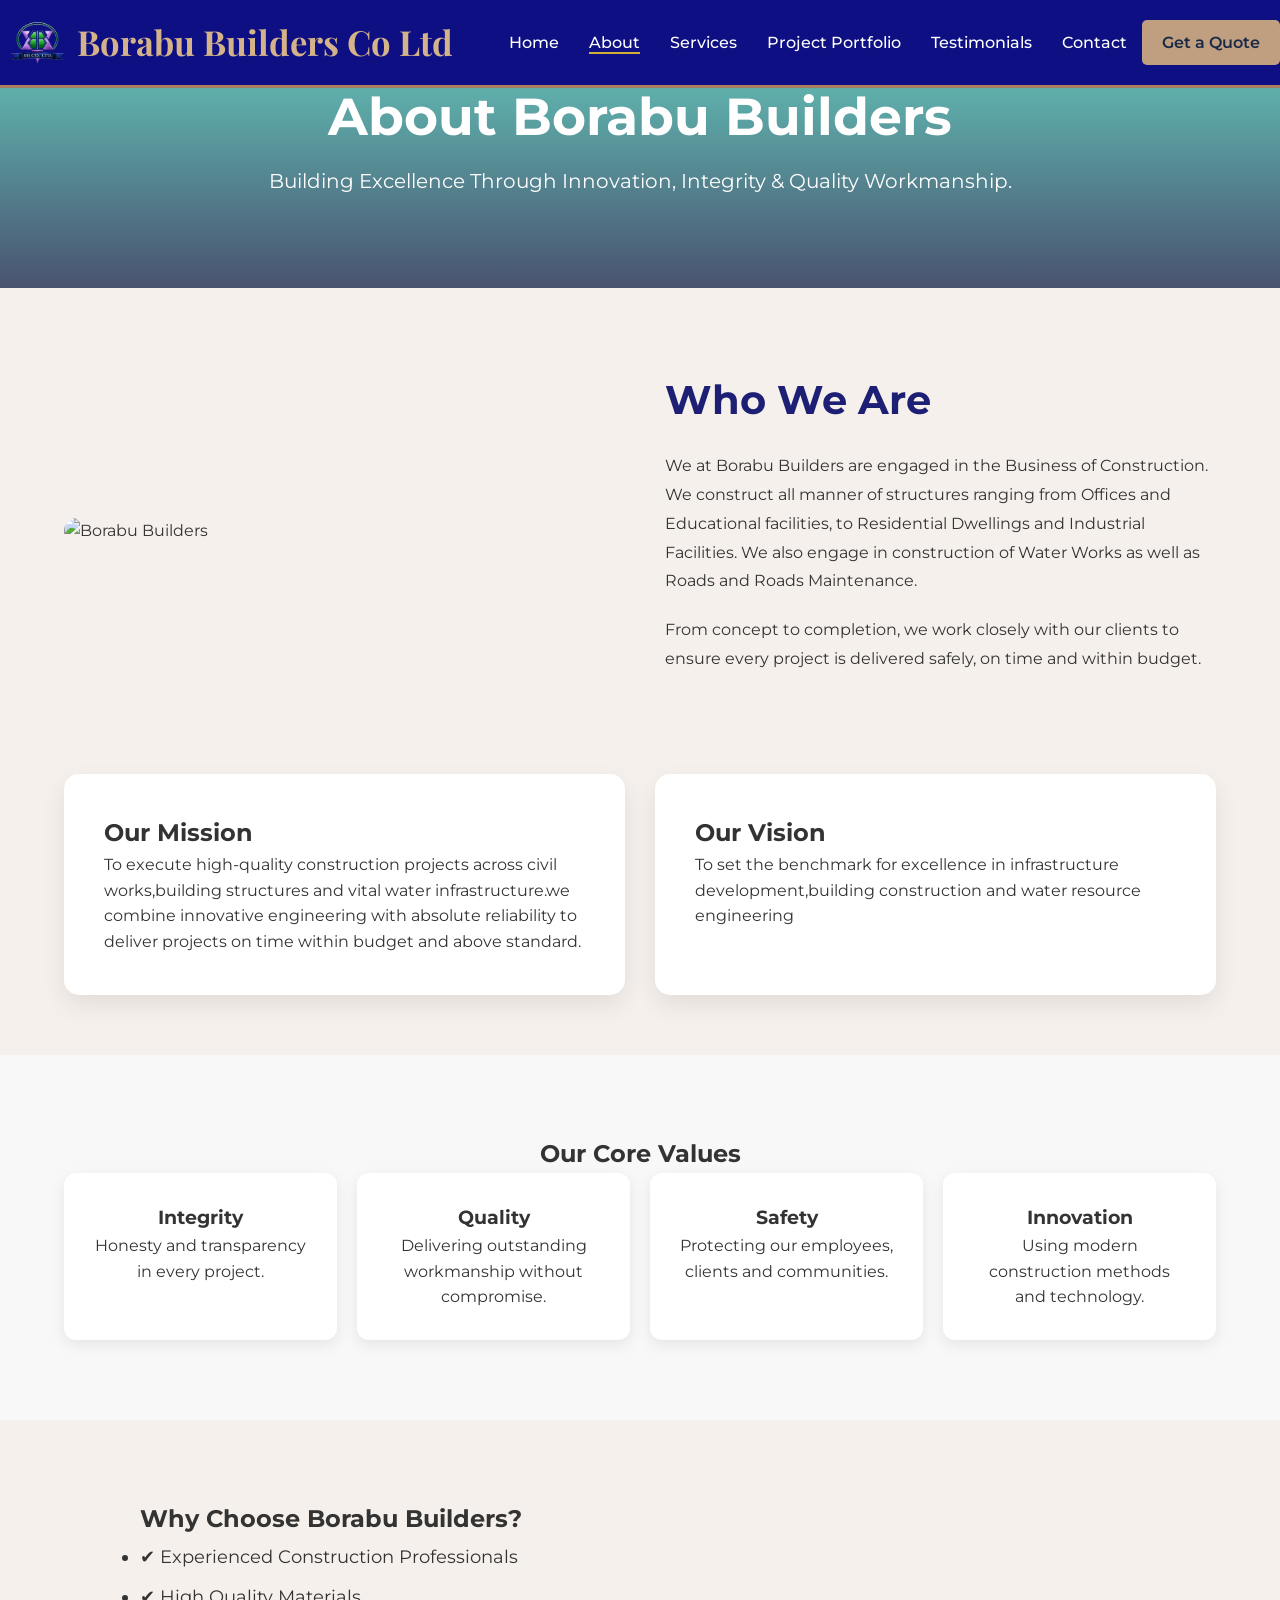
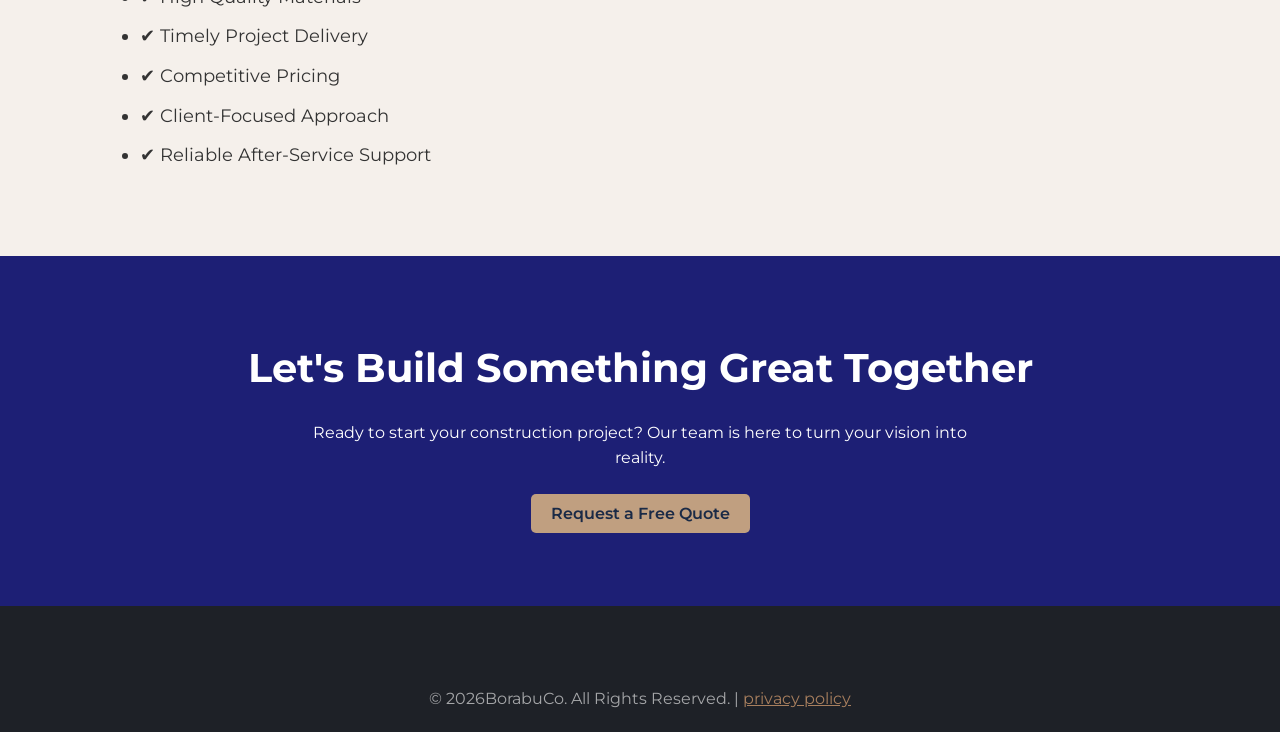
==== about.html @ d36514b9 "Add files via upload" ====
<!DOCTYPE html>
<html lang="en">
<head>
    <meta charset="UTF-8">
    <meta name="viewport" content="width=device-width, initial-scale=1.0">
    <title>About Us | Borabu Builders Co Ltd</title>

    <link rel="stylesheet" href="style.css">

    <link href="https://fonts.googleapis.com/css2?family=Poppins:wght@300;400;500;600;700&display=swap" rel="stylesheet">
</head>

<body>

<header>
<nav class="navbar">
                 <div class="logo">
    <a href="index.html">
        <img src="images/logo.png" alt="Borabu Builders Logo">
        <span>Borabu Builders Co Ltd</span>
    </a>
</div>
                <div class="nav-actions">
                    <ul class="nav-links" id="nav-links">
                        <li><a href="index.html">Home</a></li>
                        <li><a href="about.html"class="active">About</a></li>
                        <li><a href="services.html">Services</a></li>
                        <li><a href="projects.html">Project Portfolio</a></li>
                        <li><a href="testimonials.html">Testimonials</a></li>
                        <li><a href="contact.html">Contact</a></li>

                    </ul>

                    <a href="Quote.html" class="nav-button">Get a Quote</a>
                    <button class="hamburger" id="hamburger-menu">
                        <span class="bar"></span>
                        <span class="bar"></span>
                        <span class="bar"></span>
                    </button>
                </div>
            </nav>
        </div>
    </header>
                

</header>

<section class="page-banner">
    <div class="banner-content">
        <h1>About Borabu Builders</h1>
        <p>Building Excellence Through Innovation, Integrity & Quality Workmanship.</p>
    </div>
</section>

<section class="about-company">

    <div class="about-image">
        <img src="images/junior staff finishing.png" alt="Borabu Builders">
    </div>

    <div class="about-text">

        <h2>Who We Are</h2>

        <p>
           We at Borabu Builders are engaged in the Business of Construction. We construct all manner of structures ranging from Offices and Educational facilities, to Residential Dwellings and Industrial Facilities. We also engage in construction of Water Works as well as Roads and Roads Maintenance.				

        </p>

        <p>
            From concept to completion, we work closely with our clients to ensure every
            project is delivered safely, on time and within budget.
        </p>

    </div>

</section>

<section class="mission-vision">

    <div class="card">

        <h2>Our Mission</h2>

        <p>
            To execute high-quality construction projects across civil works,building structures and vital water infrastructure.we combine innovative engineering with absolute reliability to deliver projects on time within budget and above standard.
        </p>

    </div>

    <div class="card">

        <h2>Our Vision</h2>

        <p>
            To set the  benchmark for excellence in infrastructure development,building construction and  water resource engineering
        </p>

    </div>

</section>

<section class="core-values">

<h2>Our Core Values</h2>

<div class="values">

<div class="value-box">
<h3>Integrity</h3>
<p>Honesty and transparency in every project.</p>
</div>

<div class="value-box">
<h3>Quality</h3>
<p>Delivering outstanding workmanship without compromise.</p>
</div>

<div class="value-box">
<h3>Safety</h3>
<p>Protecting our employees, clients and communities.</p>
</div>

<div class="value-box">
<h3>Innovation</h3>
<p>Using modern construction methods and technology.</p>
</div>

</div>

</section>

<section class="why-us">

<h2>Why Choose Borabu Builders?</h2>

<ul>

<li>✔ Experienced Construction Professionals</li>

<li>✔ High Quality Materials</li>

<li>✔ Timely Project Delivery</li>

<li>✔ Competitive Pricing</li>

<li>✔ Client-Focused Approach</li>

<li>✔ Reliable After-Service Support</li>

</ul>

</section>

<section class="about-cta">

<h2>Let's Build Something Great Together</h2>

<p>
Ready to start your construction project?
Our team is here to turn your vision into reality.
</p>

<a href="quote.html" class="nav-button">Request a Free Quote</a>

</section>


<footer>
<div class="footer-bottom">
                <p>&copy; 2026BorabuCo. All Rights Reserved. | <a href="#">privacy policy</a>
                </p>
            </div>
           </div>
</footer>    
<script src="script.js"></script>
</body>
</html>
---- style.css ----
@import url('https://fonts.googleapis.com/css2?family=Montserrat:wght@100..900&family=Playfair+Display:wght@300..900&display=swap');

:root {
    --primary-color: #1a2a46;
    --secondary-color: #c09f80;
    --accent-color: #a87f5e;
    --light-bg-color: #f5f0eb;
    --text-color: #333333;
    --light-text-color: #ffffff;
    --border-color: #0d0f82;
    --red-colour: #e00;

    --body-fonts: "Montserrat", sans-serif;
}

/* RESET */
* {
    margin: 0;
    padding: 0;
    box-sizing: border-box;
    scroll-behavior: smooth;
}

body {
    font-family: var(--body-fonts);
    background-color: var(--light-bg-color);
    color: var(--text-color);
    line-height: 1.6;
}

/* CONTAINER */
.container {
    max-width: 1200px;
    margin: 0 auto;
    padding: 0 20px;
    width: 100%;
}

/* HEADER */
header {
    background-color: var(--border-color);
    color: var(--light-text-color);
    padding: 15px 0;
    border-bottom: 3px solid var(--accent-color);
    position: relative;
    z-index: 1000;
}

.header-container {
    display: flex;
    flex-direction: column;
}

.top-bar {
    display: flex;
    justify-content: space-between;
    align-items: center;
    flex-wrap: wrap;
    gap: 10px;
    padding-bottom: 10px;
    border-bottom: 1px solid rgba(255, 255, 255, 0.2);
    margin-bottom: 10px;
}

.top-left span {
    display: inline-flex;
    align-items: center;
    gap: 8px;
    margin-right: 10px;
    font-size: 0.9em;
    color: rgba(255, 255, 255, 0.8);
}

.top-right a {
    color: rgba(255, 255, 255, 0.8);
    margin-left: 15px;
    font-size: 1.1em;
    transition: 0.3s ease;
    text-decoration: none;
}

.top-right a:hover {
    color: var(--secondary-color);
}

/* NAVBAR */
.navbar {
    display: flex;
    justify-content: space-between;
    align-items: center;
    flex-wrap: nowrap;
}
.logo {
    font-family: 'Playfair Display', serif;
    font-size: 1.8em;
    font-weight: 800;
    color: var(--secondary-color);
    text-decoration: none;
    padding-left: 10px;
}
.logo a{
    display:flex;
    align-items:center;
    gap:12px;
    text-decoration:none;
}

.logo img{
    width:55px;
    height:55px;
    object-fit:contain;
}

.logo span{
    font-size:1.2em;
    font-weight:700;
    color:#d4b28a;
}

.nav-links {
    list-style: none;
    display: flex;
    gap: 30px;
}

.nav-links a {
    color: var(--light-text-color);
    text-decoration: none;
    font-weight: 500;
    transition: 0.3s ease;
}

.nav-links a:hover {
    color: var(--secondary-color);
}

.nav-actions {
    display: flex;
    align-items: center;
    gap: 15px;
}

.nav-button {
    background-color: var(--secondary-color);
    color: var(--primary-color);
    padding: 10px 20px;
    border-radius: 5px;
    font-weight: 600;
    text-decoration: none;
    white-space: nowrap;
    transition: 0.3s ease;
}

.nav-button:hover {
    background-color: var(--accent-color);
    color: var(--light-text-color);
}

/* HAMBURGER */
.hamburger {
    display: none;
    cursor: pointer;
    background: none;
    border: none;
}

.hamburger .bar {
    display: block;
    width: 25px;
    height: 3px;
    margin: 5px;
    background-color: var(--light-text-color);
}

/* HERO */
.hero-section {
    background-color: var(--primary-color);
    color: var(--light-text-color);
    display: flex;
    align-items: center;
    justify-content: space-between;
    min-height: 500px;
    padding: 80px 20px;
    position: relative;
    overflow: hidden;
    flex-wrap: wrap;
}


.hero-content {
    flex: 1;
    min-width: 300px;
    z-index: 1;
}
/*left side of the hero section*/

.hero-content h1 {
    font-size: 2.0rem;
    margin-bottom: 50px;
    color: var(--secondary-color);
    line-height: 1.1;
    max-width: 400px;
}

.hero-content p {
    font-size: 1.1rem;
    margin-bottom: 100px;
    max-width: 400px;
    color: rgba(255, 255, 255, 0.9);
}

.hero-button {
    display: inline-block;
    background-color: var(--accent-color);
    color: var(--light-text-color);
    padding: 15px 30px;
    border-radius: 5px;
    font-weight: 600;
    text-decoration: none;
    transition: 0.3s ease;
}

.hero-button:hover {
    background-color: var(--secondary-color);
    color: var(--primary-color);
}
/*right side of the hero section*/

.hero-image { 
    position: absolute; 
    top: 0; 
    right: 0; 
    bottom: 0;
    width: 50%; 
    overflow: hidden; 
 }


.hero-image img {
    position: absolute;
    top: 0;
    left: 0;

    width: 100%;
    height: 80%;
    object-fit: cover;

    border-bottom-left-radius: 100px;

    opacity: 0;
    transition: opacity 1s ease-in-out;
}
.hero-image img.active {
    opacity: 1;
}



/* ABOUT */
.about-section {
    background-color: var(--light-bg-color);
    padding: 80px 20px;
    text-align: center;
}

.about-section h2 {
    font-size: 2.5rem;
    margin-bottom: 20px;
}

.about-section p {
    font-size: 1.1rem;
    max-width: 800px;
    margin: 0 auto 50px auto;
}

.gallery-grid {
    display: grid;
    grid-template-columns: repeat(auto-fit, minmax(250px, 1fr));
    gap: 25px;
    align-items: stretch;
    margin-top: 40px;
}

.gallery-item {
    border-radius: 8px;
    position: relative;
    overflow: hidden;
    border-radius: 10px; 
    box-shadow: 0 5px 15px rgba(0,0,0,0.1);
    transition: 0.3s ease-in-out;
    background: #fff;
    padding: 10px;
}
.gallery-item:hover {
    transform: translateY(-8px);
}
.gallery-item img {
    width: 100%;
    height: 250px;
    object-fit: cover;
    display: block;
}
.gallery-item:hover .gallery-overlay {
opacity: 1;
}

.gallery-overlay {
    position: absolute;
    top: 0;
    left: 0;
    width: 100%;
    height: 100%;
    background-color: rgba(0, 0, 0, 0.6);
    display: flex;
    flex-direction: column;
    justify-content: center;
    align-items: center;
    transition: opacity 0.3s ease-in-out;
    padding: 20px;
    box-sizing: border-box;
    opacity: 0;
}
.gallery-overlay h3 {
    margin-bottom: 10px;
    margin-top: 0;
    font-size: 1.5rem;
    color: var(--accent-color);
}
.gallery-overlay p {
    font-size: 0.9 rem;
    color: var(--light-text-color);
    text-align: center;
    line-height: 1.4;
}

/*why choose us section*/
.why-choose-us {
    background-color: var(--primary-color);
    padding: 80px 0px;
    text-align: center;
}
.why-choose-us h2 {
    font-size: 2.5rem;
    margin-bottom: 20px;
    color: var(--secondary-color);
}
.why-choose-us-content {
    display: flex;
    justify-content: center;
    gap: 40px;
    flex-wrap: wrap;
    color: #f5f0eb;
    
}
.why-choose-us-item {
    flex: 1;
    min-width: 250px;
    max-width: 300px;
    text-align: left;
    padding : 20px;
    border-radius: 8px;
    background-color: var(--text-color);
    border: 1px solid var(--border-color);
    transition: transform 0.3s ease, background-color 0.3s ease;
    box-shadow: 0 5px 15px rgba(0,0,0,0.1);
}
.why-choose-us-item:hover {
    transform: translateY(-10px);
    background-color: var(--accent-color);
    color: var(--light-text-color);

}
/* certification section */
.certification-section {
    padding: 60px 0;
    text-align: center;
    border-top: 1px solid var(--border-color);
}
.certification-section h2 {
    font-size: 2.2em;
    color: var(--primary-color);
    margin-bottom: 40px;
}
.certification-logos {
    display: flex;
    flex-wrap: wrap;
    justify-content: center;
    align-items: center;
    gap: 30px;
}
.certification-logos img {
    height: 100px;
    filter: grayscale(80%);
    opacity:calc (0.7);
    transition: all 0.3 ease;
}
.certification-logos img:hover {
    filter: grayscale(0%);
    opacity:calc(1)
    
}
/*feedback section*/
.feedback-section {
    background-color: var(--light-bg-color);
    padding: 80px 0;


}
.feedback-section h2 {
    font-size: 2.5 em;
    color: var(--primary-color);
    text-align: center;
    margin-bottom:  50px; 

}
.feedback-grid {
    display: grid;
    grid-template-columns: 1.2fr 0.8fr;
    gap: 40px;
    align-items: center;
}
.video-testimonial {
    position: relative;
    padding-bottom: 56.25%;
    height: 0;
    overflow: hidden;
    border-radius: 8px;
    box-shadow: 0 5px 20px royalblue (0,0,0,0.1);
}
.video-testimonial iframe{
    position: absolute;
    top: 0%;
    bottom: 0%;
    width: 100%;
    height: 100%;
    border: none;

}
.text-testimonial{
    display: flex;
    flex-direction: column;
    gap: 30px;

}
.testimonial-card{
    background-color:#fff;
    padding: 30px;
    border-radius: 8px;
    box-shadow: 0 5px 16px royalblue(0, 0 0.8);
    border-left: 5px solid var(--border-color) ;
    position: relative;
    transition: transform 0.3 ease;

}
.testimonial-card :hover{
    transform: translateY(-5px);
}
.testimonial-card ion-icon{
    position: absolute;
    top: 20px;
    right: 20px;
    font-size: 3 em;
    color: #1a2a46;
    opacity: 0.3;
    line-height: 1;
}
.testimonial-card p{
    font-style:italic ;
    margin-bottom: 15px;
    color: var(--text-color);
    font-size: 1.05em;

}
.testimonial-author {
    font-weight: 600;
    color: var(--primary-color);
    font-size: 1.1em;
}
.testimonial-source{
    font-weight: 600;
    color: var(--primary-color);
    font-size: 1.2 em;
}
/*google-reviews*/
.google-reviews{
    background-color: var(--light-bg-color);
    padding: 60px 0;
    text-align: center;
    border-top: 1px solid var(--border-color);

}
.google-reviews h3{
    font-size: 2.2 em;
    color: var(--primary-color);
    margin-bottom: 30px;
    
}
.google-reviews-grid{
    display:flex;
    flex-wrap: wrap;
    justify-content: center;
    gap: 30px;
}
.google-review-card{
    background-color: #fff;
    padding: 25px;
    border-radius: 8px;
    box-shadow: 0 4px 12px rgba(0, 0, 0, 0.6);
    flex: 1 1 300px;
    max-width: 350px;
    text-align: left;
    display: flex;
    flex-direction: column;
    justify-content: space-between;
    transition: transform 0.3 ease;
}
.google-review-card :hover{
    transform: translateY(-5px);
}
.google-review-card .rating{
    color:#0d0f82;
    font-size: 1.3 em;
    margin-bottom: 30px;
}
.google-review-card p{
    font-size: 0.95 em;
    color: #333333;
    margin-bottom: 15px;
    flex-grow: 1;
}
.google-review-card .author{
    font-weight: 600;
    color: var(--primary-color);
}
/*cta-section*/
.cta-section{
    background-color:var(--primary-color);
    color: var(--light-text-color);
    padding: 80px 0;
    text-align: center;
    position: relative;
    overflow: hidden;

}
.cta-content{
    position: relative;
    z-index: 1;
}
.cta-section h2{
    font-size: 3 em;
    color: var(--secondary-color);
    margin-bottom: 25px;
    line-height: 1.2;
}
.cta-section p{
    font-size: 1.2 em;
    max-width: 700px;
    margin: 0 auto 40px auto;
    color: rgba(255, 255, 255, 0.9);

}
.cta-button{
    background-color: var(--accent-color);
    color: var(--light-text-color);
    border: none;
    padding: 18px 30px;
    border-radius: 5px;
    text-decoration: none;
    font-weight: 700;
    font-size: 1.2 em;
    transition: background-colour 0.3 ease, color 0.3 ease;
    box-shadow: 0 5px 15px rgba(0,0,0,0.1);
    cursor: pointer;
}
.cta-button:hover{
    background-color: var(--secondary-color);
    color: var(--primary-color);
}
/*Footer section*/
footer {
    background-color: #1e2127;
    color: rgba(255, 255, 255, 0.8);
    padding: 60px 0 20px 0;
    font-size: 0.95;
}
.footer-grid {
    display: grid;
    grid-template-columns: repeat(auto-fit, minmax(220px, 1fr));
    gap: 30px;
    margin-bottom: 40px;
    padding-bottom: 30px;
    border-bottom: 1px solid rgba(255, 255, 255, 0.2);
}
.footer-col h3 {
    font-size: 1.4em;
    color: var(--secondary-color);
    margin-bottom: 20px;
}
.footer-col ul{
    list-style: none;
    padding: 0;
    margin: 0;
}
.footer-col ul li{
    margin-bottom: 10px;
}
.footer-col ul li a{
    color: rgba(255, 255, 255, 0.7);
    text-decoration: none;
    transition: color 0.3 ease;

}
.footer-col ul li a:hover{
    color: var(--secondary-color);
}
.footer-info p {
    margin-bottom: 10px;

}
.footer-info p ion-icon{
    font-size: 1.3 em;

}
.footer-social-icons{
    margin-top: 20px;
}
.footer-social-icons a{
    color: rgba(255, 255, 255, 0.7);
    margin-right: 15px;
    font-size: 1.3 em;
    text-decoration: none;
    transition: color 0.3 ease;
}
.footer-social-icons align-self:hover{
    color: var(--secondary-color);
} 
.footer-bottom{
    text-align: center;
    padding-top: 20px;
    color: rgba(39, 35, 35, 0.6);
}
.footer-bottom p{
    margin: 0;
    color: rgba(255, 255, 255, 0.6);
}   
.footer-bottom p a{
    color: var(--accent-color);
}

/*Tablet Style*/
@media (max-width: 992px) {
    .nav-links{
        position: absolute;
        left: 0;
        top: 100%;
        width: 100%;
        background-color: var(--primary-color);
        flex-direction: column;
        align-items: center;
        padding: 20px 0;
        border-top: 1px solid rgba(255, 255, 255, 0.2);
        display: none;


    }
    .nav-links.active{
        display:flex;
    }
    .nav-links li{
        margin: 10px 0;

    }
    .hamburger{
        display: block;

    }
    .nav-button{
        display:block;
        width:90%;
        margin:20px auto;
        text-align:center;
    }
    .nav-links :active{
         display: flex;
    }
    .hamburger.active .bar:nth-child(2) {
        opacity: 0;

    }
    .hamburger.active .bar:nth-child(1){
        transform: translateY(8px)rotate(45deg)
    }
    .hamburger.active .bar:nth-child(3){
        transform: translateY(-8px)rotate(-45deg);
    }
    .hero-section{
        flex-direction: column;
        text-align: center;
        min-height: auto;
        padding: 60px 0 0 0;

    }
    .hero-content{
        padding-right: 0;
        margin-bottom: 40px;
        order: 2;


    }
     .logo span{
        font-size: 1.5em;
    }
    .hero-content h1{
        font-size: smaller;
    }
    .hero-content p{
        max-width: 100%;
        
    }

    .hero-image{
        position: relative;
        height: 400%;
        width: 100%;
        order: 1;
    }
    .hero-image img{
        border-bottom-left-radius: 0;
        border-bottom-left-radius: 150px;

    }
    .feedback-grid{
        grid-template-columns: 1fr;

    }
    .google-review-card{
        max-width: none;
        flex-basis: calc(50%-20px);
    }
    }


    


/*Mobile Style*/
@media (max-width:768px){
    .top-bar{
        flex-direction: column;
        text-align: center;
        gap: 10px;

    }
    .top-contact-info span{
        display: none;
        margin: 5px 0;

    }
     .logo span{
        font-size: 1.5em;
    }
    .hero-content h1{
        font-size: 2.8 em;

    }
    .about-section h2
    .why-choose-us h2
    .feedback-section h2
    .certification-section h2
    .cta-section h2{
        font-size: 2em;

    }
    .why-choose-us-item{
        max-width: 100%;
    }
    .google-review-card{
        flex-basis: 100%;
    }
    .footer-grid{
        text-align: center;
    }
    
}

/*Small Mobile style*/
@media (max-width:480px){
    .top-bar{
        display: none;

    }


    .logo img{
        width: 50px;
        height: auto;
    }

    .logo span{
        font-size: 1.2rem;
    }
    .hero-content{
        margin-bottom: 0px;
    }


    
    
    .hero-content p{
        font-size: 1em;
        margin-bottom: 15px;
        line-height: 1.5;
    }
    .hero-button{
        font-size: 1em;
        padding: 12px 25px;
        margin-top: 0;
        margin-bottom: 20px;
    }
    .hero-content h1{
        font-size: 1.0em;
        margin-bottom: 10px;
    
    
    }
   
    
    .hero-image{
        height: 260px;
        margin-top: 10px;

    }
    .hero-image img{
        border-top-left-radius: 80px;
        border-top-right-radius: 80px;
    
    }
    .about-section h2
    .why-choose-us h2
    .feedback-section h2
    .certification-section h2
    .cta-section h2{
        font-size: 1.8em;
    }
}
    


/*quote page*/  
.quote-hero{
    background:#1d1f75;
    color:white;
    text-align:center;
    padding:80px 20px;
}

.quote-hero h1{
    font-size:48px;
    margin-bottom:15px;
}

.quote-hero p{
    max-width:700px;
    margin:auto;
    line-height:1.8;
}

.quote-section{
    width:80%;
    margin:60px auto;
}

.quote-section form{
    background:#fff;
    padding:40px;
    border-radius:15px;
    box-shadow:0 15px 40px rgba(0,0,0,.08);
}

.row{
    display:flex;
    gap:20px;
    margin-bottom:20px;
}

.input-box{
    flex:1;
    display:flex;
    flex-direction:column;
}

.input-box label{
    margin-bottom:8px;
    font-weight:600;
}

input,
select,
textarea{
    padding:14px;
    border:1px solid #ddd;
    border-radius:8px;
    font-size:16px;
}

textarea{
    resize:vertical;
}

.quote-btn{
    margin-top:25px;
    background:#d4ab78;
    color:#1d1f75;
    border:none;
    padding:16px 40px;
    font-size:18px;
    border-radius:8px;
    cursor:pointer;
    font-weight:600;
    transition:.3s;
}

.quote-btn:hover{
    background:#1d1f75;
    color:white;
}

@media(max-width:768px){

.row{
    flex-direction:column;
}

.quote-section{
    width:95%;
}

.quote-hero h1{
    font-size:36px;
}

}

.page-banner{
    height:200px;
    background:linear-gradient(rgba(44, 154, 150, 0.75),rgba(15,30,70,.75)),
    url("images/about-banner.jpg") no-repeat;
    background-size:cover;
    background-position:center;
    
    justify-content:center;
    align-items:center;
    color:#fff;
    text-align:center;
}

.page-banner h1{
    font-size:52px;
    margin-bottom:15px;
}

.page-banner p{
    font-size:20px;
}
.banner-content h1{
    font: size 52px;
    margin-bottom:20px;
    line-height:1.1;
}

.banner-content p{
    font-size:20px;
    line-height:1.6;
    margin:0;
}

.about-company{
    width:90%;
    max-width:1200px;
    margin:80px auto;
    display:grid;
    grid-template-columns:1fr 1fr;
    gap:50px;
    align-items:center;
}

.about-image img{
    width:100%;
    border-radius:15px;
}

.about-text h2{
    font-size:40px;
    color:#1d1f75;
    margin-bottom:20px;
}

.about-text p{
    line-height:1.8;
    margin-bottom:20px;
}

.mission-vision{
    display:grid;
    grid-template-columns:repeat(2,1fr);
    gap:30px;
    width:90%;
    max-width:1200px;
    margin:60px auto;
}

.card{
    background:#fff;
    padding:40px;
    border-radius:15px;
    box-shadow:0 10px 25px rgba(0,0,0,.08);
}

.core-values{
    background:#f8f8f8;
    padding:80px 0;
    text-align:center;
}

.values{
    width:90%;
    max-width:1200px;
    margin:auto;
    display:grid;
    grid-template-columns:repeat(4,1fr);
    gap:20px;
}

.value-box{
    background:white;
    padding:30px;
    border-radius:12px;
    box-shadow:0 5px 15px rgba(0,0,0,.08);
}

.why-us{
    width:90%;
    max-width:1000px;
    margin:80px auto;
}

.why-us ul{
    line-height:2.2;
    font-size:18px;
}

.about-cta{
    background:#1d1f75;
    color:white;
    text-align:center;
    padding:80px 20px;
}

.about-cta h2{
    font-size:40px;
    margin-bottom:20px;
}

.about-cta p{
    max-width:700px;
    margin:0 auto 30px;
}

@media(max-width:768px){

.about-company,
.mission-vision,
.values{
    grid-template-columns:1fr;
}

.page-banner h1{
    font-size:38px;
    align-items:center;
    margin-bottom:15px;
}
}

.active {
    color: #d4af37;
    font-weight: bold;
    border-bottom: 2px solid #d4af37;
}
.services-page{

    width:90%;
    max-width:1200px;

    margin:80px auto;

    display:grid;

    grid-template-columns:repeat(auto-fit,minmax(320px,1fr));

    gap:35px;

}



.service-card{

    background:white;

    border-radius:15px;

overflow:hidden;

box-shadow:0 8px 25px rgba(0,0,0,.08);

transition:.4s;

}



.service-card:hover{

transform:translateY(-10px);

}



.service-card img{

width:100%;

height:250px;

object-fit:cover;

}



.service-card h2{

padding:20px;

color:#1d1f75;

}



.service-card p{

padding:0 20px 20px;

line-height:1.8;

}



.service-btn{

display:inline-block;

margin:0 20px 30px;

padding:12px 25px;

background:#d4ab78;

color:white;

text-decoration:none;

border-radius:8px;

transition:.3s;

}



.service-btn:hover{

background:#1d1f75;

}
.nav-button{
    background-color: var(--secondary-color);
    color: var(--primary-color);
    padding: 10px 20px;
    border-radius: 5px;
    font-weight: 600;
    text-decoration: none;
    white-space: nowrap;
    transition: 0.3s ease;
}
.page-hero{
    background:linear-gradient(rgba(44, 154, 150, 0.75),rgba(15,30,70,.75));
    color:white;
    text-align:center;
    padding:50px 10px;
}

.page-hero h1{
    font-size:42px;
    margin-bottom:15px;
}

.projects-section{
    padding:80px 20px;
}

.project-grid{
    display:grid;
    grid-template-columns:repeat(auto-fit,minmax(320px,1fr));
    gap:30px;
}

.project-card{
    background:#fff;
    border-radius:10px;
    overflow:hidden;
    box-shadow:0 5px 15px rgba(0,0,0,.1);
    transition:.3s;
}

.project-card:hover{
    transform:translateY(-8px);
}

.project-card img{
    width:100%;
    height:250px;
    object-fit:cover;
}

.project-card h3{
    padding:20px;
    color:#1a2a46;
}

.project-card p{
    padding:0 20px 25px;
    line-height:1.7;
}

.cta{
    background:#4d6ba3;
    text-align:center;
    padding:70px 20px;
    color:#fff;
    padding:  50px;
    
}
.cta p{
    margin-bottom: 30px;
}

/* ===========================
   TESTIMONIALS PAGE
=========================== */

.page-header {
    background: linear-gradient(rgba(44, 154, 150, 0.75),rgba(15,30,70,.75));
    color: white;
    text-align: center;
    padding: 50px 10px;
}

.page-header h1 {
    font-size: 3rem;
    margin-bottom: 15px;
}

.page-header p {
    font-size: 1.1rem;
    max-width: 700px;
    margin: 0 auto;
    line-height: 1.7;
}

/* Section */

.testimonials-section {
    padding: 80px 10%;
    background: var(--secondary-color);
}

.section-title {
    text-align: center;
    margin-bottom: 60px;
}

.section-title h2 {
    font-size: 2.3rem;
    color: #1a2a46;
}

.section-title p {
    color: #666;
    margin-top: 10px;
}

/* Grid */

.testimonials-grid {
    display: grid;
    grid-template-columns: repeat(auto-fit, minmax(320px, 1fr));
    gap: 30px;
}

/* Card */

.testimonial-card {
    background: #ffffff;
    padding: 35px;
    border-radius: 12px;
    box-shadow: 0 8px 20px rgba(0,0,0,0.08);
    transition: 0.3s ease;
    position: relative;
}

.testimonial-card:hover {
    transform: translateY(-8px);
    box-shadow: 0 15px 30px rgba(0,0,0,0.15);
}

.testimonial-card::before {
    content: "❝";
    font-size: 4rem;
    color: #c9a227;
    position: absolute;
    top: 10px;
    left: 20px;
    opacity: .25;
}

.stars {
    color: #f4b400;
    font-size: 1.3rem;
    margin-bottom: 20px;
}

.testimonial-card p {
    color: #555;
    line-height: 1.8;
    margin-bottom: 25px;
}

.testimonial-card h3 {
    color: #1a2a46;
    margin-bottom: 5px;
}

.testimonial-card span {
    color: #888;
    font-size: .95rem;
}

/* Why Choose Us */

.why-choose {
    padding: 80px 10%;
    background: #fff;
}

.why-choose h2 {
    text-align: center;
    color: #1a2a46;
    margin-bottom: 40px;
}

.features {
    display: grid;
    grid-template-columns: repeat(auto-fit, minmax(220px,1fr));
    gap: 20px;
}

.feature {
    background: #f8f9fa;
    padding: 25px;
    text-align: center;
    border-radius: 10px;
    font-weight: 600;
    transition: .3s;
}

.feature:hover {
    background: #1a2a46;
    color: white;
}

/* CTA */

.cta {
    background: #1a2a46;
    color: white;
    text-align: center;
    padding: 50px 10px;
}

.cta h2 {
    font-size: 2.2rem;
    margin-bottom: 15px;
}

.cta p {
    max-width: 700px;
    margin: auto;
    margin-bottom: 30px;
    line-height: 1.8;
}

.cta .btn {
    display: inline-block;
    background: #c9a227;
    color: white;
    padding: 15px 35px;
    border-radius: 6px;
    text-decoration: none;
    font-weight: bold;
    transition: .3s;
}

.cta .btn:hover {
    background: #a67c00;
}

/* Responsive */

@media (max-width:768px) {

    .page-header h1 {
        font-size: 2.2rem;
    }

    .section-title h2 {
        font-size: 2rem;
    }

    .testimonial-card {
        padding: 25px;
    }

    .cta h2 {
        font-size: 1.8rem;
    }
}
/*=========================
CONTACT PAGE
=========================*/

.contact-section{
    width:90%;
    max-width:1200px;
    margin:80px auto;
    display:grid;
    grid-template-columns:1fr 1.3fr;
    gap:50px;
}

.contact-info h2,
.contact-form h2{
    color:#1a2a46;
    margin-bottom:30px;
}

.info-box{
    display:flex;
    align-items:flex-start;
    gap:20px;
    margin-bottom:30px;
}

.info-box i{
    width:60px;
    height:60px;
    background:#c9a227;
    color:#fff;
    border-radius:50%;
    display:flex;
    justify-content:center;
    align-items:center;
    font-size:22px;
}

.info-box h4{
    margin-bottom:5px;
    color:#1a2a46;
}

.info-box p{
    color:#555;
    line-height:1.6;
}

.contact-form{
    background:#fff;
    padding:40px;
    border-radius:10px;
    box-shadow:0 10px 25px rgba(0,0,0,.1);
}

.contact-form form{
    display:flex;
    flex-direction:column;
}

.contact-form input,
.contact-form textarea{
    width:100%;
    padding:15px;
    margin-bottom:20px;
    border:1px solid #ddd;
    border-radius:6px;
    font-size:16px;
    outline:none;
}

.contact-form input:focus,
.contact-form textarea:focus{
    border-color:#c9a227;
}

.contact-form button{
    background:#1a2a46;
    color:#fff;
    padding:15px;
    border:none;
    border-radius:6px;
    font-size:17px;
    cursor:pointer;
    transition:.3s;
}

.contact-form button:hover{
    background:#c9a227;
}

.map-section{
    width:90%;
    max-width:1200px;
    margin:80px auto;
}

.map-section h2{
    text-align:center;
    margin-bottom:30px;
    color:#1a2a46;
}

.map-section iframe{
    width:100%;
    height:450px;
    border:none;
    border-radius:10px;
}

@media(max-width:768px){

.contact-section{
grid-template-columns:1fr;
}

.contact-form{
padding:25px;}
}


.whatsapp-btn{
    margin-top:25px;
    text-align:center;
}

.whatsapp-btn a{
    display:inline-block;
    background:#25D366;
    color:white;
    padding:15px 35px;
    border-radius:6px;
    text-decoration:none;
    font-weight:bold;
    transition:.3s;
}

.whatsapp-btn a:hover{
    background:#1ea952;
}

.whatsapp-btn i{
    margin-right:10px;
}
.social-links{
    margin-top:40px;
}

.social-links h3{
    margin-bottom:20px;
    color:#1a2a46;
}

.social-links a{
    display:inline-flex;
    justify-content:center;
    align-items:center;
    width:45px;
    height:45px;
    border-radius:50%;
    background:#1a2a46;
    color:white;
    margin-right:12px;
    text-decoration:none;
    transition:.3s;
}

.social-links a:hover{
    background:#c9a227;
}
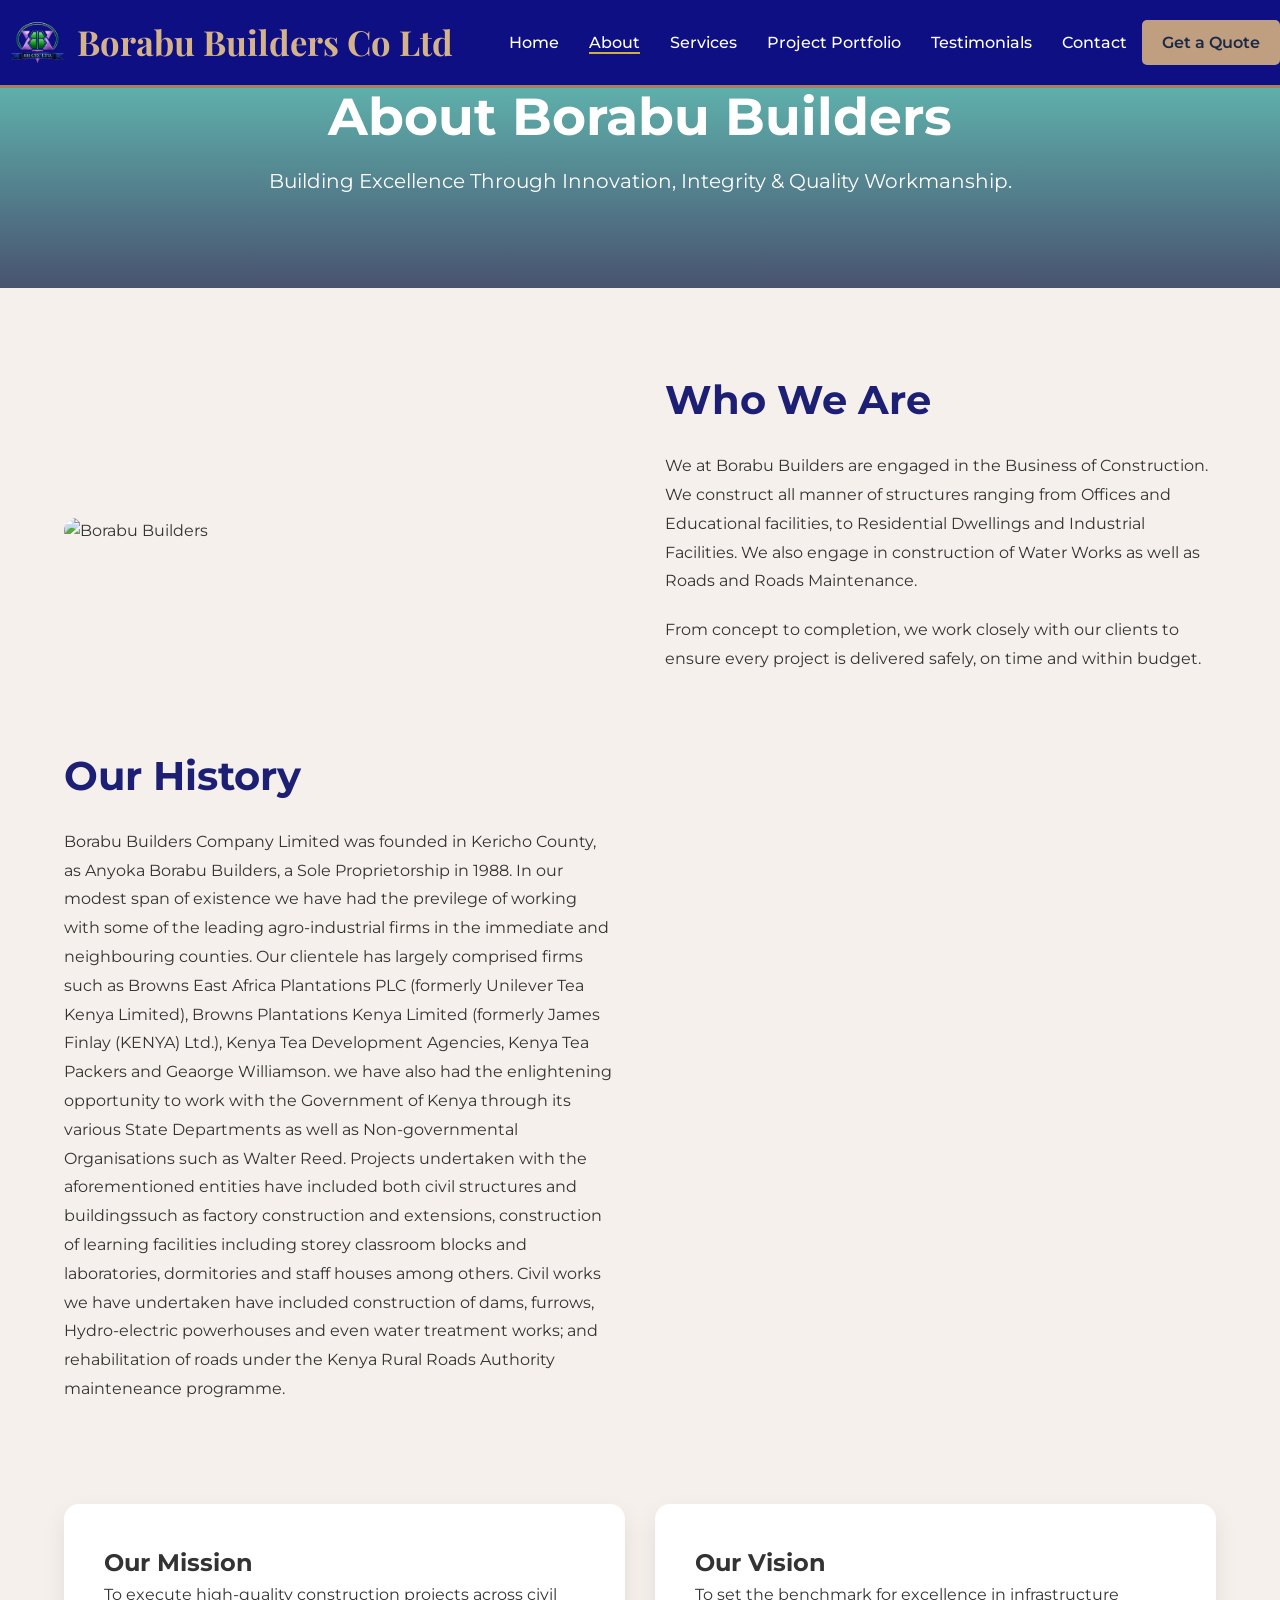
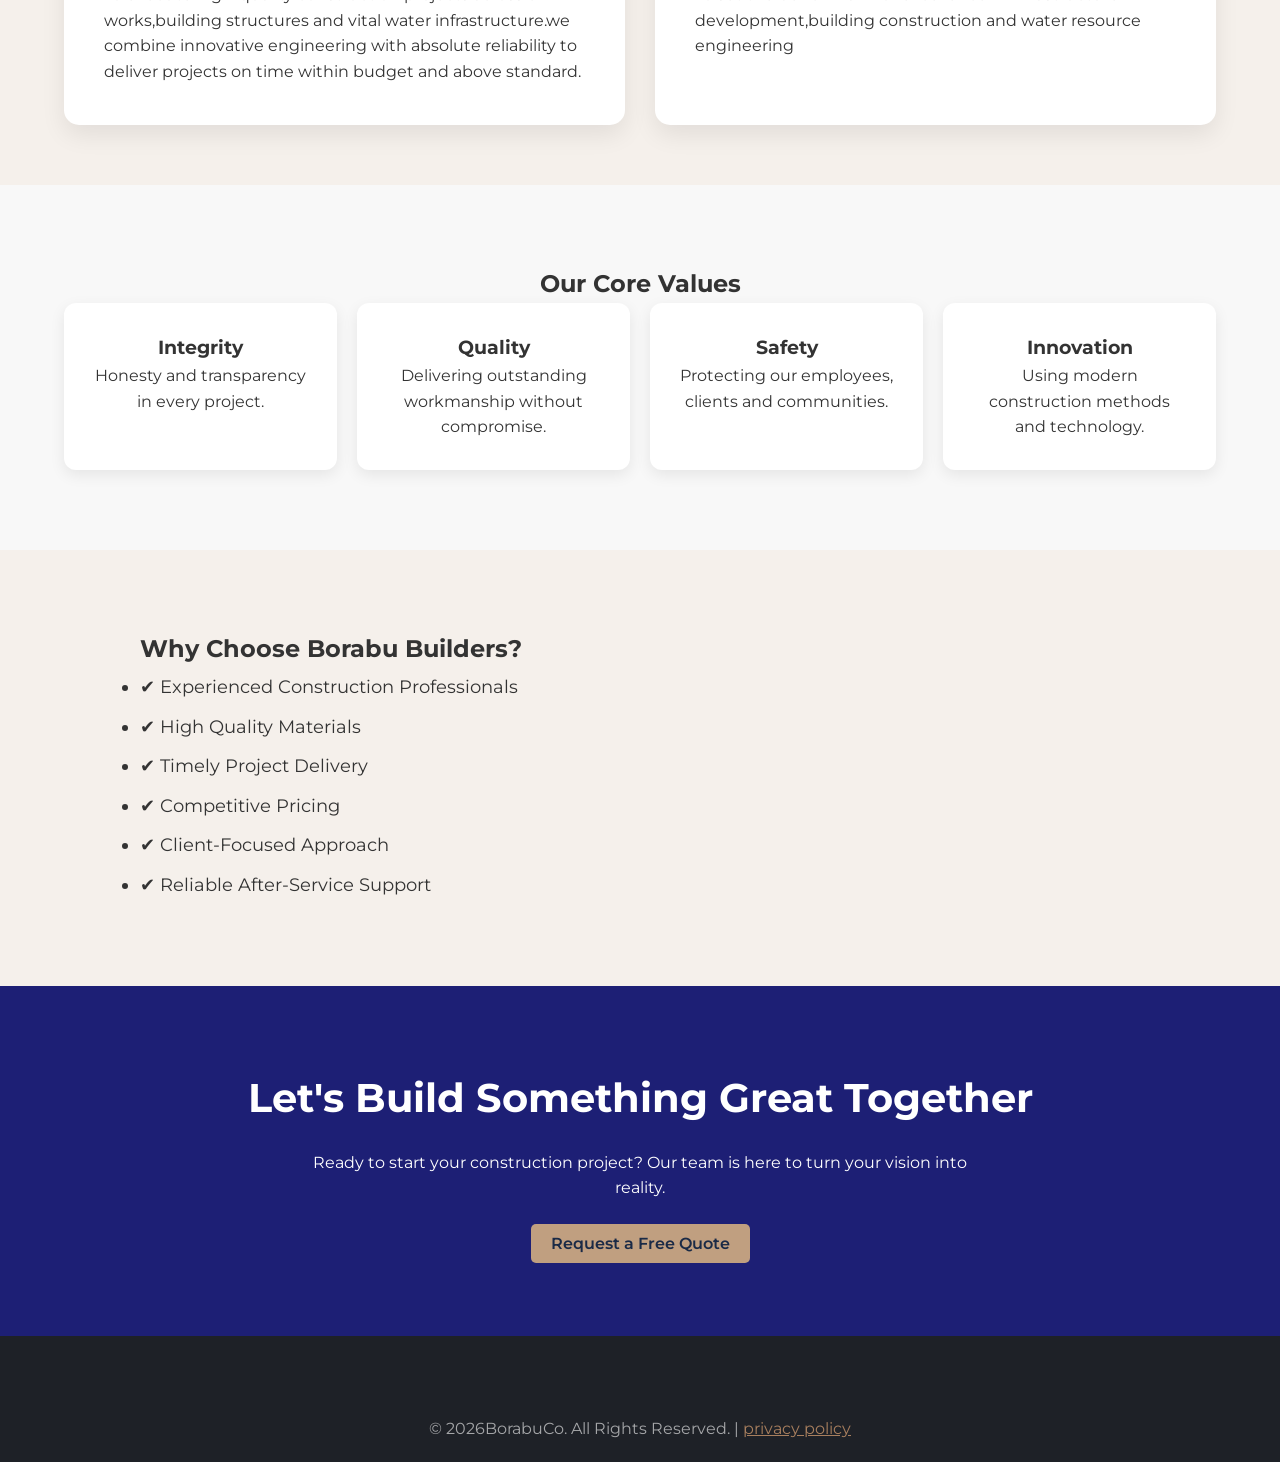
==== commit 46040194: "Update about.html" ====
--- a/about.html
+++ b/about.html
@@ -73,6 +73,15 @@
         </p>
 
     </div>
+     <div class="about-text">
+
+        <h2>Our History</h2>
+
+        <p>
+          Borabu Builders Company Limited was founded in Kericho County, as Anyoka Borabu Builders, a Sole Proprietorship in 1988. In our modest span of existence we have had the previlege of working with some of the leading agro-industrial firms in the immediate and neighbouring counties. Our clientele has largely comprised firms such as Browns East Africa Plantations PLC (formerly Unilever Tea Kenya Limited), Browns Plantations Kenya Limited (formerly James Finlay (KENYA) Ltd.), Kenya Tea Development Agencies, Kenya Tea Packers and Geaorge Williamson. we have also had the enlightening opportunity to work with the Government of Kenya through its various State Departments as well as Non-governmental Organisations such as Walter Reed. Projects undertaken with the aforementioned entities have included both civil structures and buildingssuch as factory construction and extensions, construction of learning facilities including storey classroom blocks and laboratories, dormitories and staff houses among others. Civil works we have undertaken have included construction of dams, furrows, Hydro-electric powerhouses and even water treatment works; and rehabilitation of roads under the Kenya Rural Roads Authority mainteneance programme.				
+
+        </p>
+     </div>    
 
 </section>
 
@@ -161,7 +170,7 @@
 Our team is here to turn your vision into reality.
 </p>
 
-<a href="quote.html" class="nav-button">Request a Free Quote</a>
+<a href="Quote.html" class="nav-button">Request a Free Quote</a>
 
 </section>
 
@@ -175,4 +184,4 @@
 </footer>    
 <script src="script.js"></script>
 </body>
-</html>+</html>
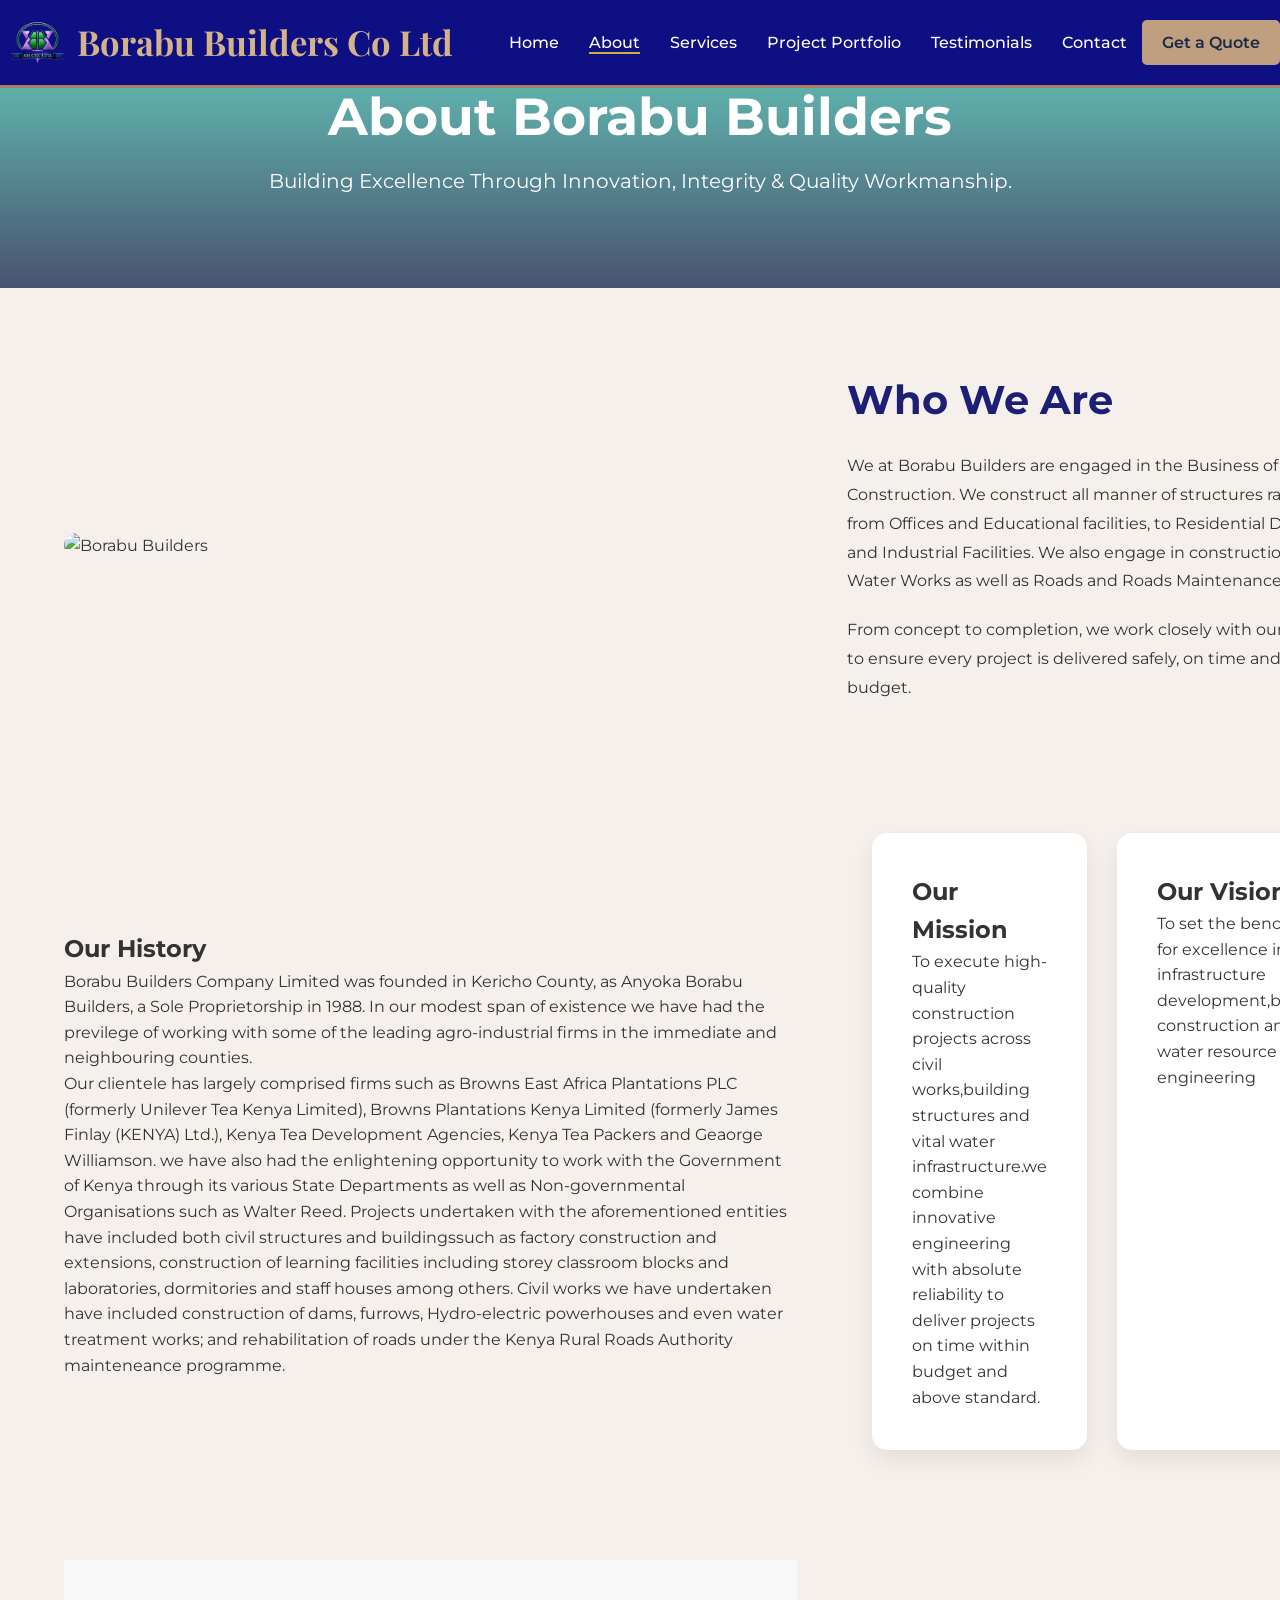
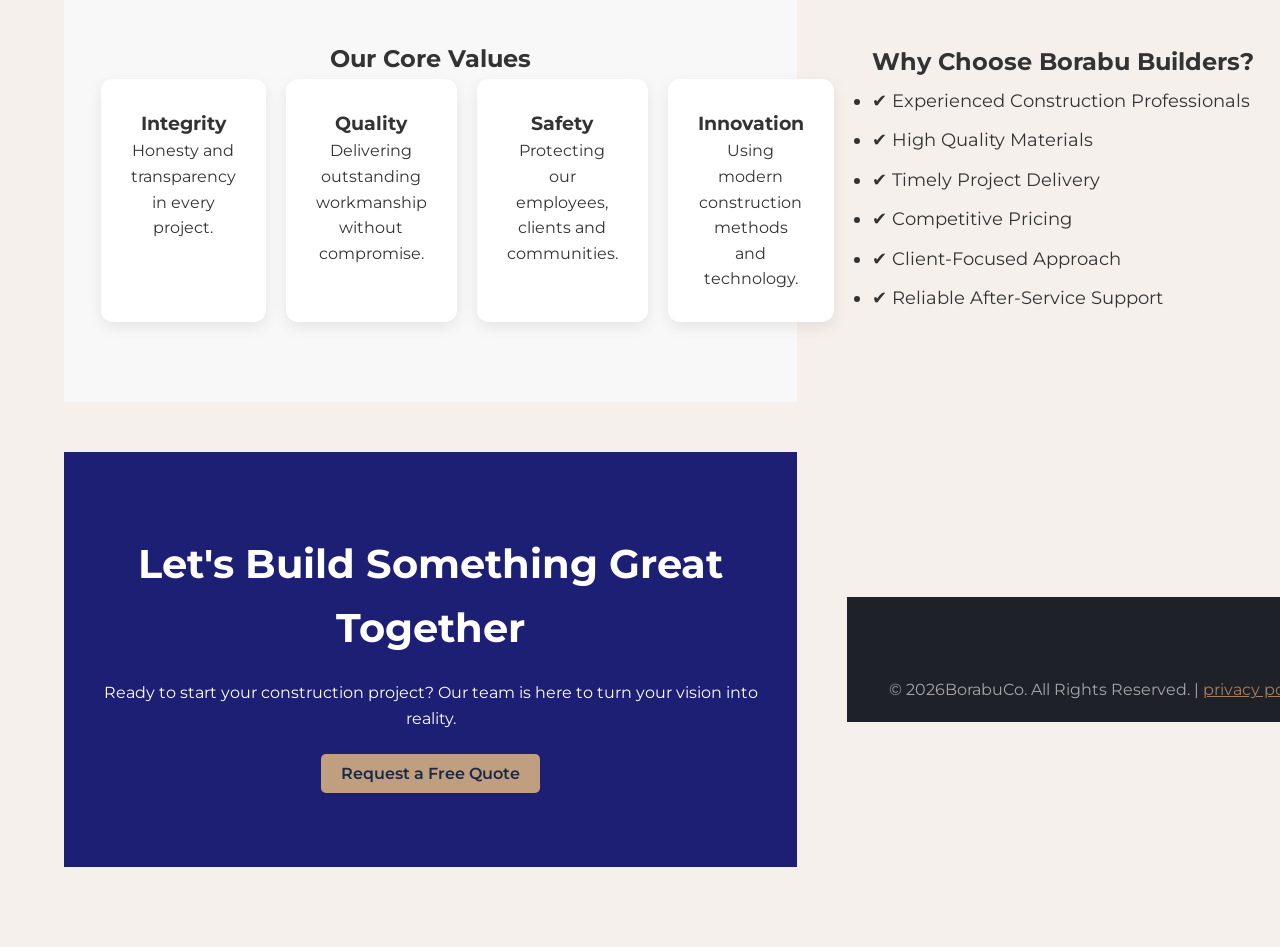
==== commit 3ca4b71e: "Update about.html" ====
--- a/about.html
+++ b/about.html
@@ -73,15 +73,21 @@
         </p>
 
     </div>
-     <div class="about-text">
+   <!-- OUR HISTORY -->
+<section class="history-company">
 
+    <div class="history-image">
+        <img src="images/history.jpg" alt="">
+    </div>
+
+    <div class="history-text">
         <h2>Our History</h2>
 
         <p>
-          Borabu Builders Company Limited was founded in Kericho County, as Anyoka Borabu Builders, a Sole Proprietorship in 1988. In our modest span of existence we have had the previlege of working with some of the leading agro-industrial firms in the immediate and neighbouring counties. Our clientele has largely comprised firms such as Browns East Africa Plantations PLC (formerly Unilever Tea Kenya Limited), Browns Plantations Kenya Limited (formerly James Finlay (KENYA) Ltd.), Kenya Tea Development Agencies, Kenya Tea Packers and Geaorge Williamson. we have also had the enlightening opportunity to work with the Government of Kenya through its various State Departments as well as Non-governmental Organisations such as Walter Reed. Projects undertaken with the aforementioned entities have included both civil structures and buildingssuch as factory construction and extensions, construction of learning facilities including storey classroom blocks and laboratories, dormitories and staff houses among others. Civil works we have undertaken have included construction of dams, furrows, Hydro-electric powerhouses and even water treatment works; and rehabilitation of roads under the Kenya Rural Roads Authority mainteneance programme.				
-
+          Borabu Builders Company Limited was founded in Kericho County, as Anyoka Borabu Builders, a Sole Proprietorship in 1988. In our modest span of existence we have had the previlege of working with some of the leading agro-industrial firms in the immediate and neighbouring counties.</p>
+        <p> Our clientele has largely comprised firms such as Browns East Africa Plantations PLC (formerly Unilever Tea Kenya Limited), Browns Plantations Kenya Limited (formerly James Finlay (KENYA) Ltd.), Kenya Tea Development Agencies, Kenya Tea Packers and Geaorge Williamson. we have also had the enlightening opportunity to work with the Government of Kenya through its various State Departments as well as Non-governmental Organisations such as Walter Reed. Projects undertaken with the aforementioned entities have included both civil structures and buildingssuch as factory construction and extensions, construction of learning facilities including storey classroom blocks and laboratories, dormitories and staff houses among others. Civil works we have undertaken have included construction of dams, furrows, Hydro-electric powerhouses and even water treatment works; and rehabilitation of roads under the Kenya Rural Roads Authority mainteneance programme.
         </p>
-     </div>    
+    </div>
 
 </section>
 
--- a/style.css
+++ b/style.css
@@ -1001,6 +1001,8 @@
     margin-bottom:20px;
 }
 
+    
+
 .mission-vision{
     display:grid;
     grid-template-columns:repeat(2,1fr);
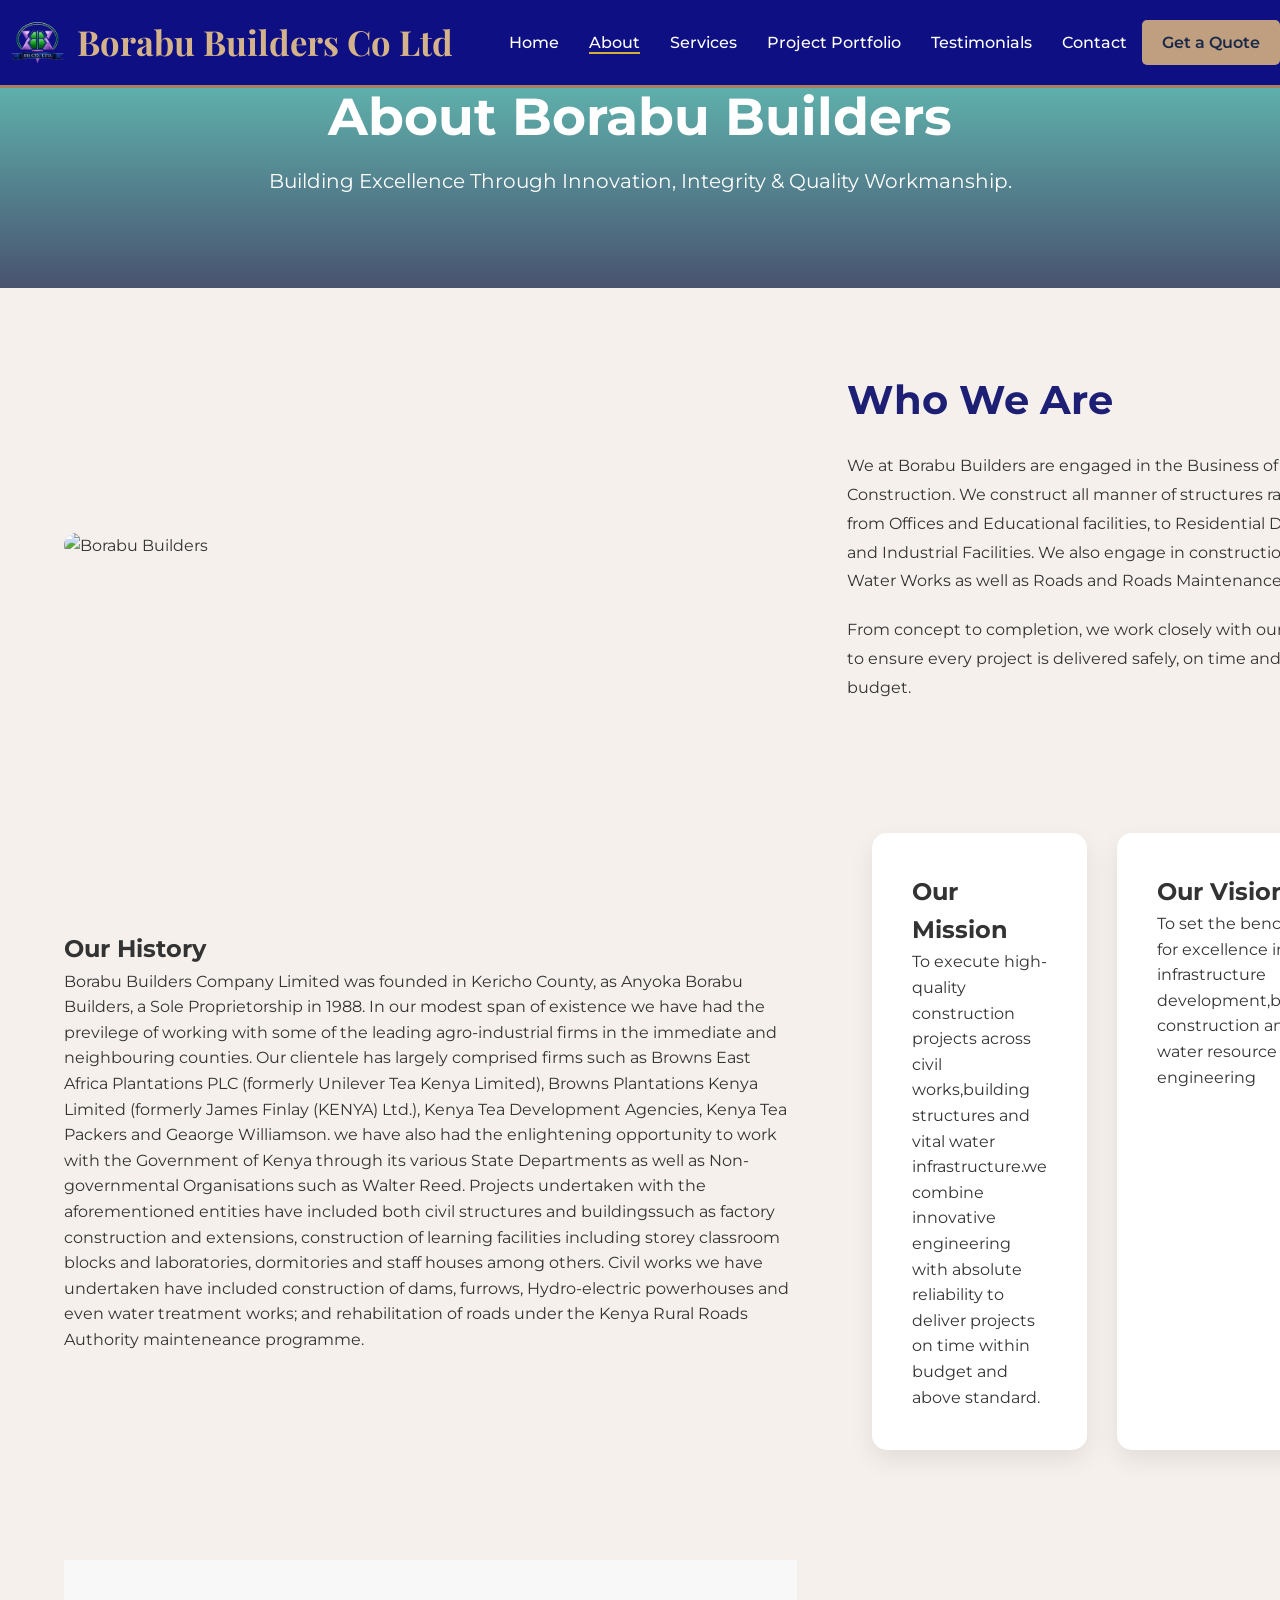
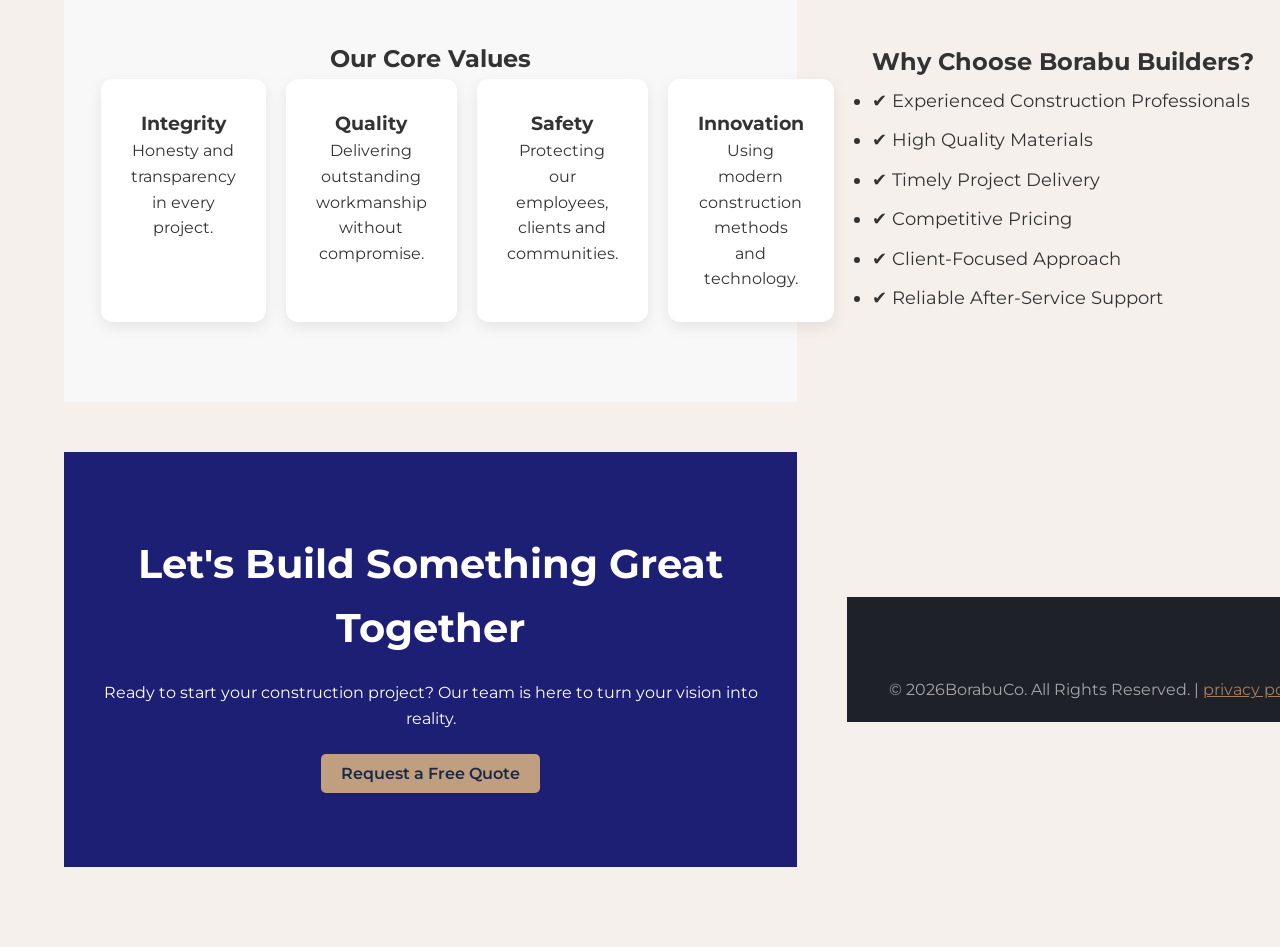
==== commit e47aacbf: "Update about.html" ====
--- a/about.html
+++ b/about.html
@@ -73,21 +73,13 @@
         </p>
 
     </div>
-   <!-- OUR HISTORY -->
-<section class="history-company">
+  <section class="history-company">
 
-    <div class="history-image">
-        <img src="images/history.jpg" alt="">
-    </div>
+    <h2>Our History</h2>
 
-    <div class="history-text">
-        <h2>Our History</h2>
-
-        <p>
-          Borabu Builders Company Limited was founded in Kericho County, as Anyoka Borabu Builders, a Sole Proprietorship in 1988. In our modest span of existence we have had the previlege of working with some of the leading agro-industrial firms in the immediate and neighbouring counties.</p>
-        <p> Our clientele has largely comprised firms such as Browns East Africa Plantations PLC (formerly Unilever Tea Kenya Limited), Browns Plantations Kenya Limited (formerly James Finlay (KENYA) Ltd.), Kenya Tea Development Agencies, Kenya Tea Packers and Geaorge Williamson. we have also had the enlightening opportunity to work with the Government of Kenya through its various State Departments as well as Non-governmental Organisations such as Walter Reed. Projects undertaken with the aforementioned entities have included both civil structures and buildingssuch as factory construction and extensions, construction of learning facilities including storey classroom blocks and laboratories, dormitories and staff houses among others. Civil works we have undertaken have included construction of dams, furrows, Hydro-electric powerhouses and even water treatment works; and rehabilitation of roads under the Kenya Rural Roads Authority mainteneance programme.
-        </p>
-    </div>
+    <p>
+        Borabu Builders Company Limited was founded in Kericho County, as Anyoka Borabu Builders, a Sole Proprietorship in 1988. In our modest span of existence we have had the previlege of working with some of the leading agro-industrial firms in the immediate and neighbouring counties. Our clientele has largely comprised firms such as Browns East Africa Plantations PLC (formerly Unilever Tea Kenya Limited), Browns Plantations Kenya Limited (formerly James Finlay (KENYA) Ltd.), Kenya Tea Development Agencies, Kenya Tea Packers and Geaorge Williamson. we have also had the enlightening opportunity to work with the Government of Kenya through its various State Departments as well as Non-governmental Organisations such as Walter Reed. Projects undertaken with the aforementioned entities have included both civil structures and buildingssuch as factory construction and extensions, construction of learning facilities including storey classroom blocks and laboratories, dormitories and staff houses among others. Civil works we have undertaken have included construction of dams, furrows, Hydro-electric powerhouses and even water treatment works; and rehabilitation of roads under the Kenya Rural Roads Authority mainteneance programme.
+    </p>
 
 </section>
 
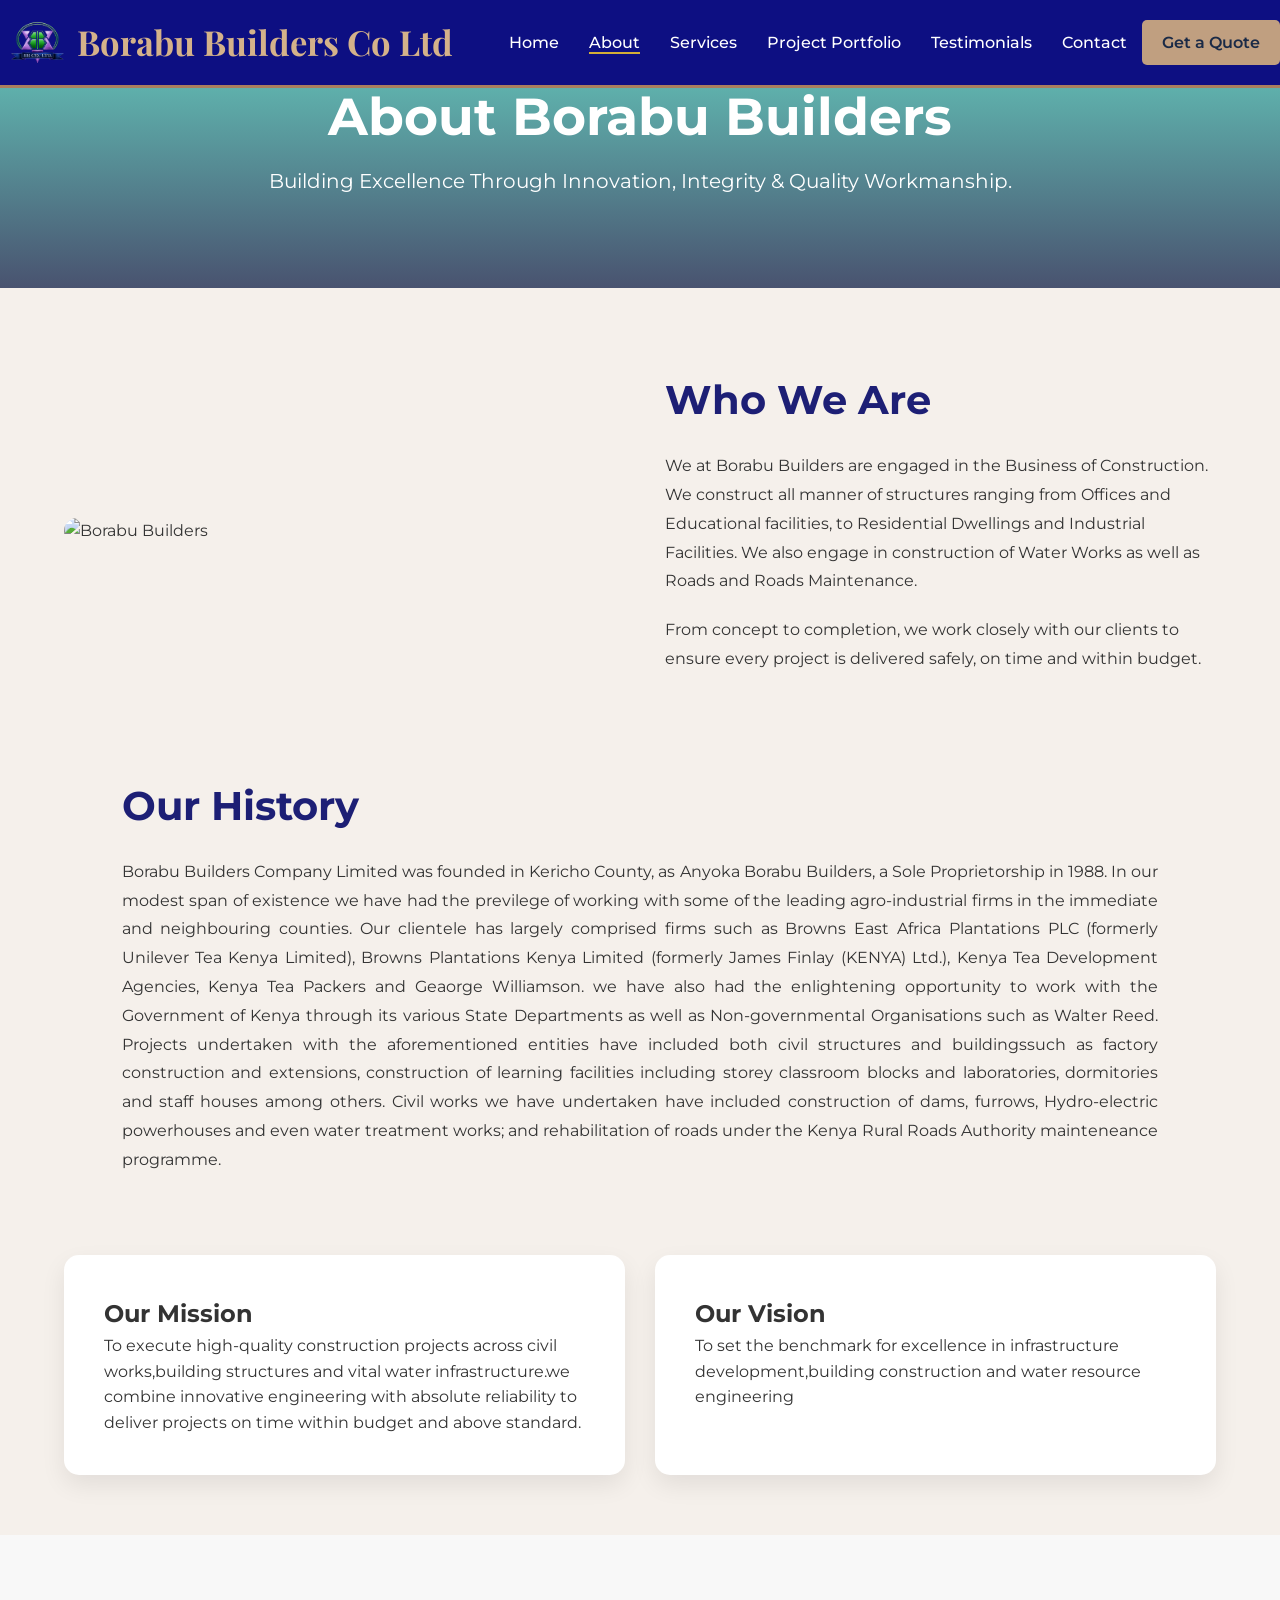
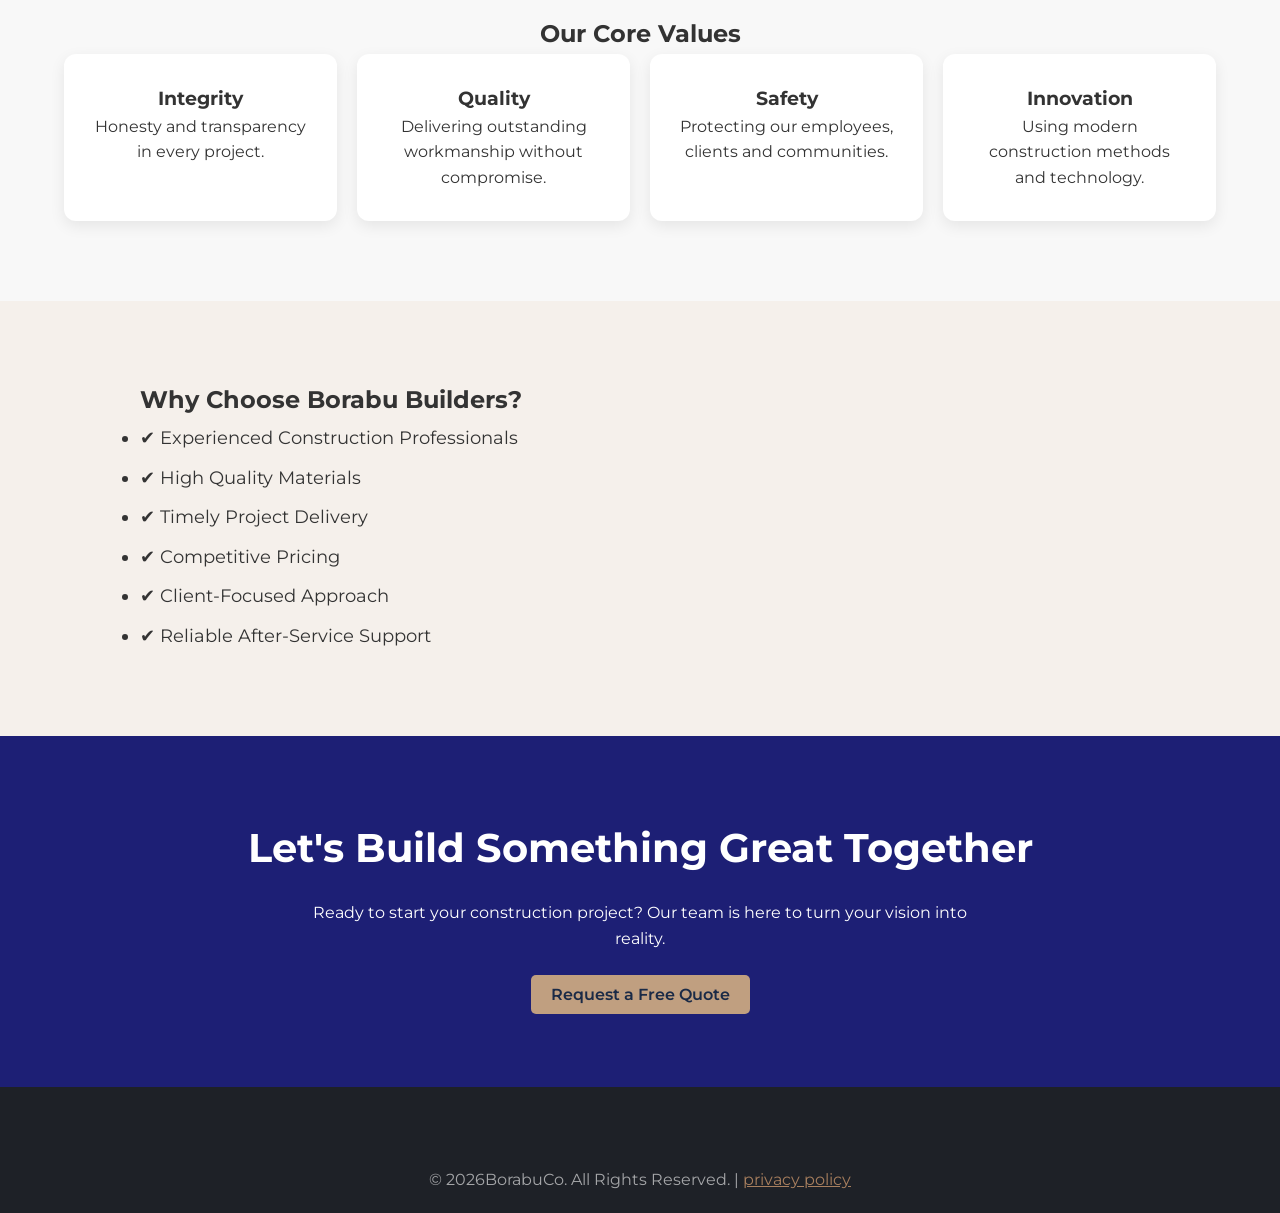
==== commit 89f7e062: "Fix HTML formatting issues in about.html" ====
--- a/about.html
+++ b/about.html
@@ -73,13 +73,16 @@
         </p>
 
     </div>
+</section>
   <section class="history-company">
+      <div class="history-company">
 
     <h2>Our History</h2>
 
     <p>
         Borabu Builders Company Limited was founded in Kericho County, as Anyoka Borabu Builders, a Sole Proprietorship in 1988. In our modest span of existence we have had the previlege of working with some of the leading agro-industrial firms in the immediate and neighbouring counties. Our clientele has largely comprised firms such as Browns East Africa Plantations PLC (formerly Unilever Tea Kenya Limited), Browns Plantations Kenya Limited (formerly James Finlay (KENYA) Ltd.), Kenya Tea Development Agencies, Kenya Tea Packers and Geaorge Williamson. we have also had the enlightening opportunity to work with the Government of Kenya through its various State Departments as well as Non-governmental Organisations such as Walter Reed. Projects undertaken with the aforementioned entities have included both civil structures and buildingssuch as factory construction and extensions, construction of learning facilities including storey classroom blocks and laboratories, dormitories and staff houses among others. Civil works we have undertaken have included construction of dams, furrows, Hydro-electric powerhouses and even water treatment works; and rehabilitation of roads under the Kenya Rural Roads Authority mainteneance programme.
     </p>
+      </div>
 
 </section>
 
--- a/style.css
+++ b/style.css
@@ -1000,6 +1000,22 @@
     line-height:1.8;
     margin-bottom:20px;
 }
+.history-company{
+    width:90%;
+    max-width:1200px;
+    margin:80px auto;
+}
+
+.history-company h2{
+    font-size:40px;
+    color:#1d1f75;
+    margin-bottom:20px;
+}
+
+.history-company p{
+    line-height:1.8;
+    text-align:justify;
+}
 
     
 
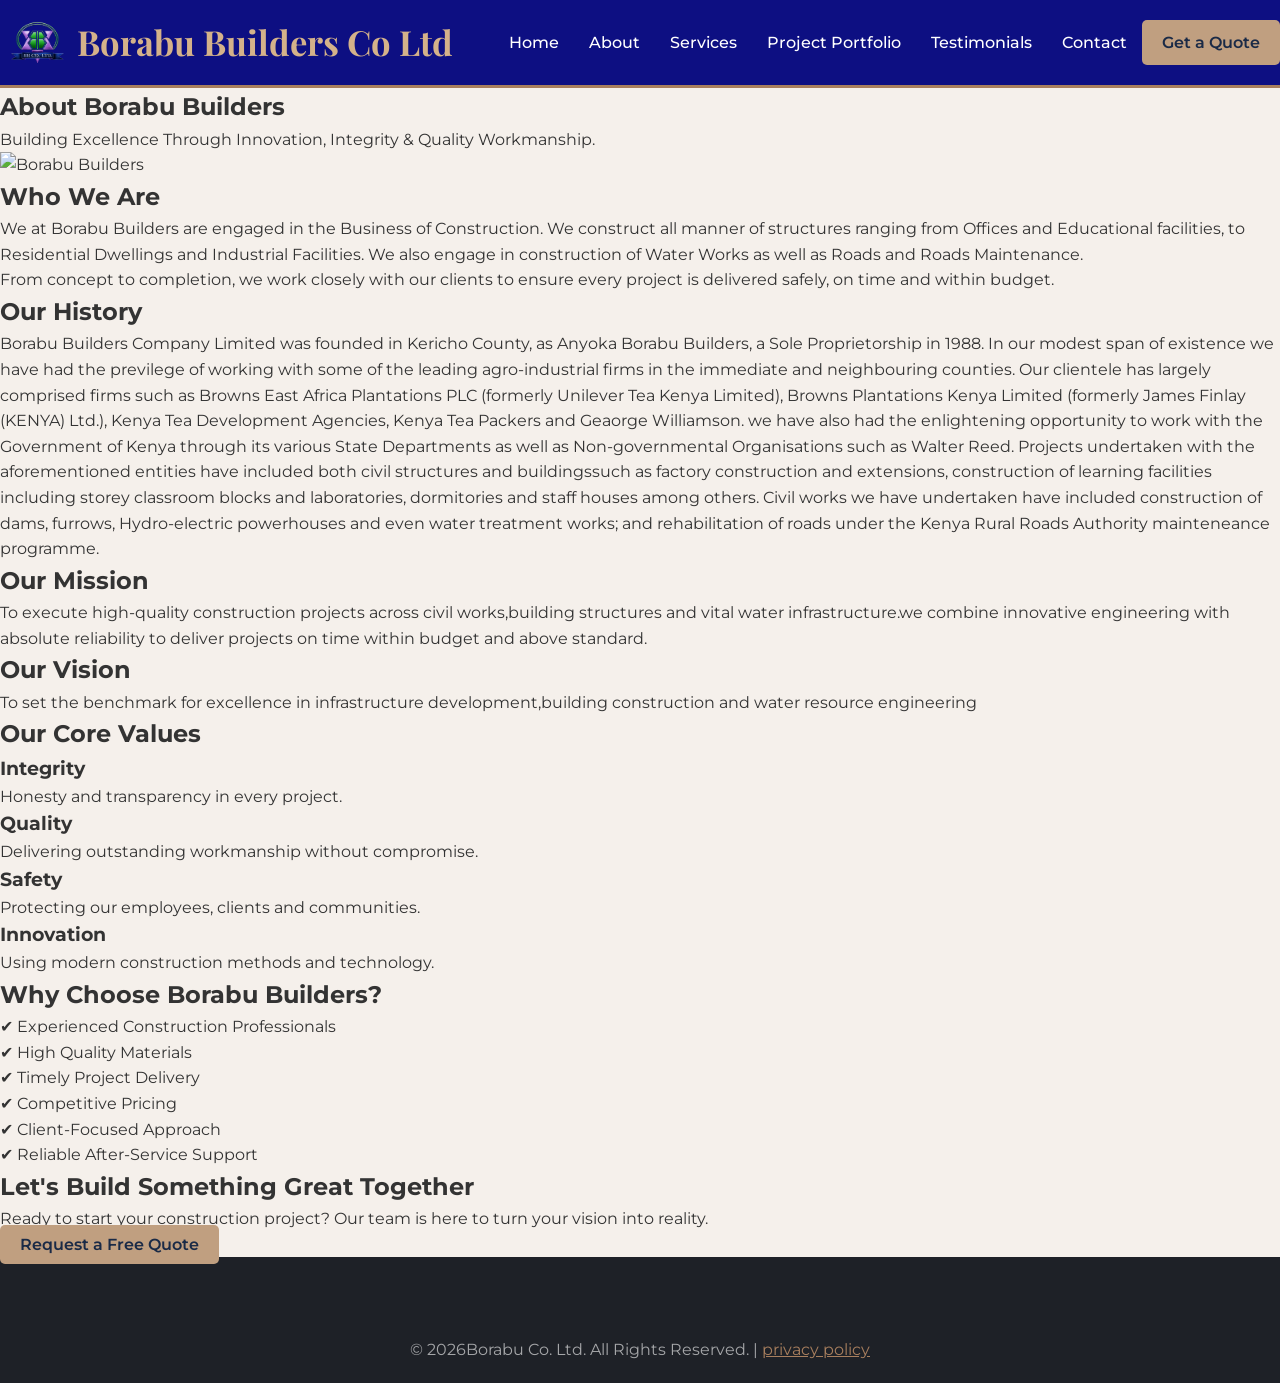
==== commit 862df7c3: "Fix HTML formatting and structure in about.html" ====
--- a/about.html
+++ b/about.html
@@ -178,7 +178,7 @@
 
 <footer>
 <div class="footer-bottom">
-                <p>&copy; 2026BorabuCo. All Rights Reserved. | <a href="#">privacy policy</a>
+                 <p>&copy; 2026Borabu Co. Ltd. All Rights Reserved. | <a href="privacy.html">privacy policy</a>
                 </p>
             </div>
            </div>
--- a/style.css
+++ b/style.css
@@ -680,6 +680,8 @@
         width:90%;
         margin:20px auto;
         text-align:center;
+        padding: 6px 12px;
+        font-size: 13px;
     }
     .nav-links :active{
          display: flex;
@@ -755,8 +757,14 @@
     .top-contact-info span{
         display: none;
         margin: 5px 0;
-
-    }
+    .nav-button {
+        padding: 6px 12px;
+        font-size: 13px;
+    }
+    .logo img{
+        width: 50px;
+        height: auto;
+    }   
      .logo span{
         font-size: 1.5em;
     }
@@ -789,6 +797,10 @@
     .top-bar{
         display: none;
 
+    }
+      .nav-button {
+        padding: 6px 12px;
+        font-size: 13px;
     }
 
 
@@ -1014,7 +1026,7 @@
 
 .history-company p{
     line-height:1.8;
-    text-align:justify;
+    margin-bottom:20px;
 }
 
     
